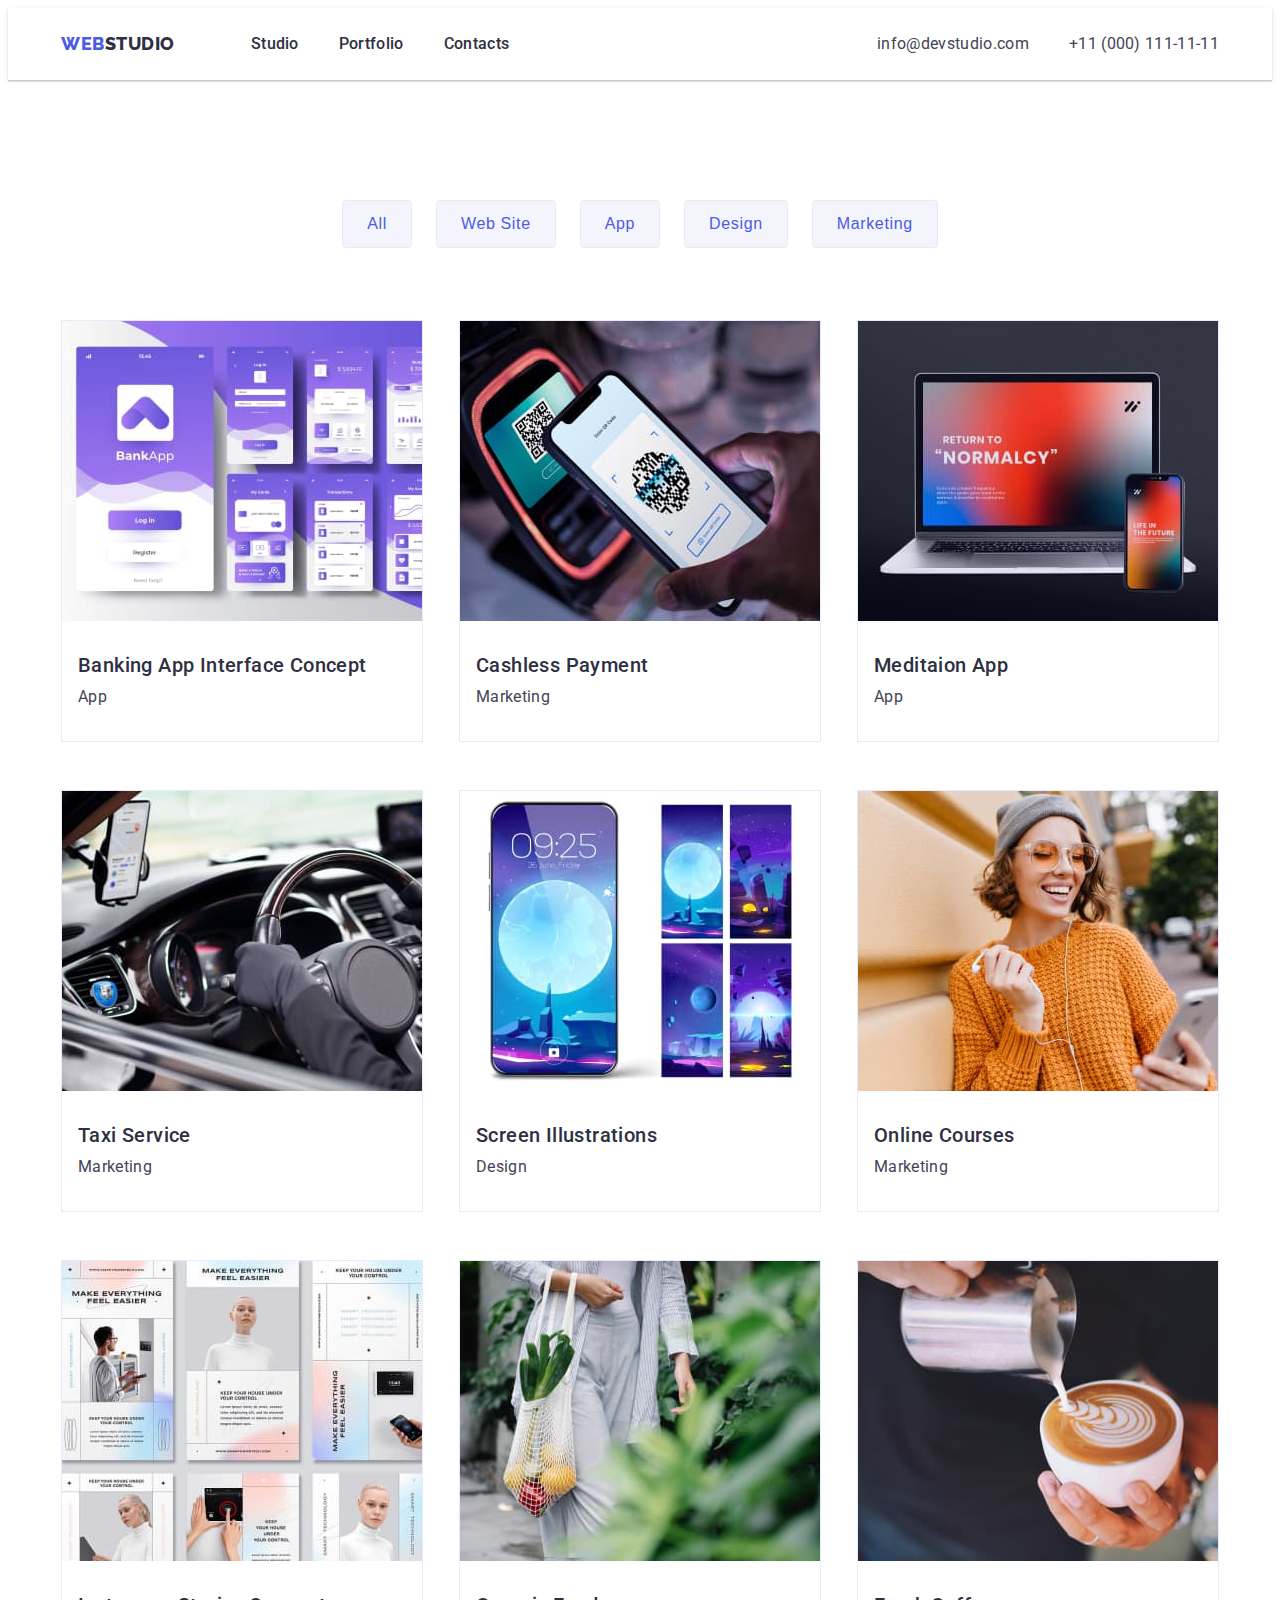
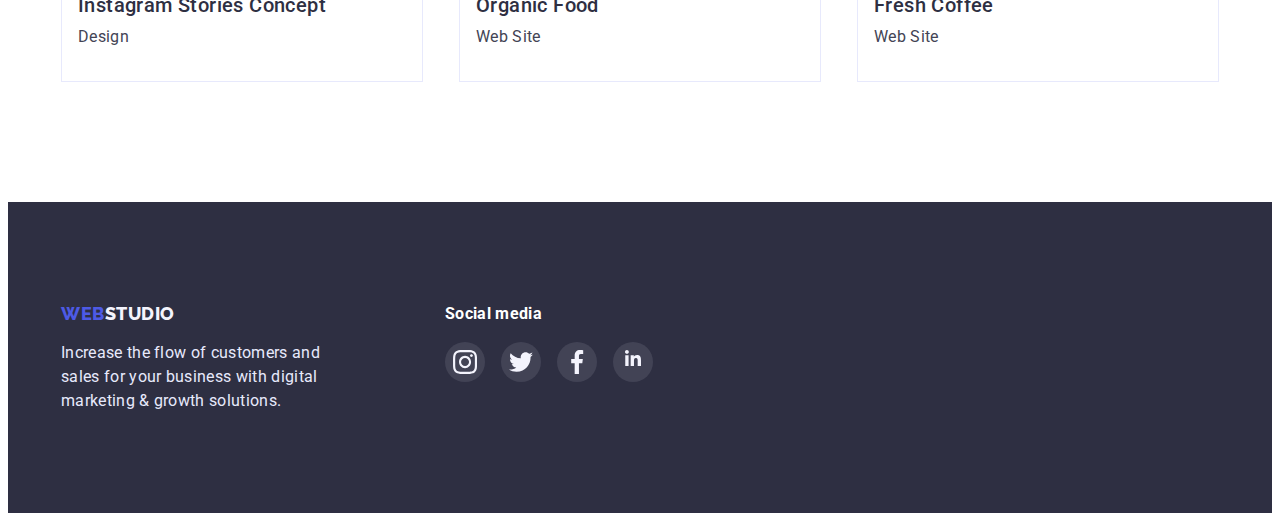
==== portfolio.html @ aa6ad8ee "Add files via upload" ====
<!DOCTYPE html>
<html lang="en">
	<head>
		<meta charset="UTF-8" />
		<meta http-equiv="X-UA-Compatible" content="IE=edge" />
		<meta name="viewport" content="width=device-width, initial-scale=1.0" />
		<title>WebStudio - Portfolio</title>
		<link rel="preconnect" href="https://fonts.googleapis.com" />
		<link rel="preconnect" href="https://fonts.gstatic.com" crossorigin />
		<link
			href="https://fonts.googleapis.com/css2?family=Montserrat:wght@400;700&family=Raleway:wght@800&family=Roboto:ital,wght@0,400;0,500;0,700;1,700&display=swap"
			rel="stylesheet"/>
		<link rel="stylesheet" href="./css/styles.css" />
	</head>

    <body>
         <!-- Header -->
         <header class="header">
            <div class="container header-container">
                <nav class="header-navigation">
        <a href="./index.html" class="header-logo">Web<span class="header-logo-studio">Studio</span></a>
        <ul class="header-list">
            <li class="header-item"><a href="./index.html" class="header-link">Studio</a></li>
            <li class="header-item"><a href="./portfolio.html" class="header-link">Portfolio</a></li>
            <li class="header-item"><a href="" class="header-link">Contacts</a></li>
        </ul>
    </nav>
    <address>
        <ul class="contacts-list">
            <li><a href="mailto:info@devstudio.com" class="contact-link contact-mail">info@devstudio.com</a></li>
            <li><a href="tel:+110001111111" class="contact-link contact-phone">+11 (000) 111-11-11</a></li>
        </ul>
    </address></div>
         </header>

        <!-- Main -->
        <main>
            <section class="portfolio">
                <div class="container">
                <h1 class="portfolio-title">Portfolio</h1>
                <ul class="portfolio-buttons">
                    <li class="portfolio-item-btn"><button type="button" class="portfolio-btn">All</button></li>
                    <li class="portfolio-item-btn"><button type="button" class="portfolio-btn">Web Site</button></li>
                    <li class="portfolio-item-btn"><button type="button" class="portfolio-btn">App</button></li>
                    <li class="portfolio-item-btn"><button type="button" class="portfolio-btn">Design</button></li>
                    <li class="portfolio-item-btn"><button type="button" class="portfolio-btn">Marketing</button></li>
                </ul>
                <ul class="portfolio-list">
                    <li class="portfolio-item">
                        <img src="./images/banking.jpg" alt="Banking app" width="360">
                        <div class="portfolio-card-description"><h2 class="portfolio-subtitle">Banking App Interface Concept</h2>
                        <p class="portfolio-description">App</p></div>
                    </li>
                    <li class="portfolio-item">
                        <img src="./images/cashless.jpg" alt="Cashless Payment" width="360">
                        <div class="portfolio-card-description"><h2 class="portfolio-subtitle">Cashless Payment</h2>
                        <p class="portfolio-description">Marketing</p></div></li>
                    <li class="portfolio-item">
                        <img src="./images/meditaion.jpg" alt="Meditaion App" width="360">
                        <div class="portfolio-card-description"><h2 class="portfolio-subtitle">Meditaion App</h2>
                        <p class="portfolio-description">App</p></div>
                    </li>
                    <li class="portfolio-item">
                        <img src="./images/taxi.jpg" alt="Taxi car" width="360">
                        <div class="portfolio-card-description"><h2 class="portfolio-subtitle">Taxi Service</h2>
                        <p class="portfolio-description">Marketing</p></div>
                    </li>
                    <li class="portfolio-item">
                        <img src="./images/screenillustr.jpg" alt="Screen Illustration" width="360">
                        <div class="portfolio-card-description"><h2 class="portfolio-subtitle">Screen Illustrations</h2>
                        <p class="portfolio-description">Design</p></div>
                    </li>
                    <li class="portfolio-item">
                        <img src="./images/courses.jpg" alt="Photo courses" width="360">
                        <div class="portfolio-card-description"><h2 class="portfolio-subtitle">Online Courses</h2>
                        <p class="portfolio-description">Marketing</p></div>
                    </li>
                    <li class="portfolio-item">
                        <img src="./images/instagram.jpg" alt="Instagram stories" width="360">
                        <div class="portfolio-card-description"><h2 class="portfolio-subtitle">Instagram Stories Concept</h2>
                        <p class="portfolio-description">Design</p></div>
                    </li>
                    <li class="portfolio-item">
                        <img src="./images/organic.jpg" alt="Organoc vegetables" width="360">
                        <div class="portfolio-card-description"><h2 class="portfolio-subtitle">Organic Food</h2>
                        <p class="portfolio-description">Web Site</p></div>
                    </li>
                    <li class="portfolio-item">
                        <img src="./images/fresh.jpg" alt="Coffee photo" width="360">
                        <div class="portfolio-card-description"><h2 class="portfolio-subtitle">Fresh Coffee</h2>
                        <p class="portfolio-description">Web Site</p></div>
                    </li>
                </ul></div>
            </section>
        </main>
        <!-- Footer -->
        <footer class="footer">
			<div class="footer-primary-container container">
			<div class="footer-primary">
			<a href="./index.html" class="footer-logo">Web<span class="footer-logo-studio">Studio</span></a>
			<p class="footer-description"> Increase the flow of customers and sales for your business with digital marketing & growth solutions.</p></div>
            
			<div class="footer-social">
				<h2 class="footer-social-title">Social media</h2>
				<ul class="footer-social-list list">
					<li class="footer-social-item">
						<a href="" class="footer-social-link link">
							<svg class="footer-social-icon" width="40" height="40">
								<use href="./images/symbol-defs.svg#icon-instagram"></use>
							</svg>
						</a>
					</li>
					<li class="footer-social-item">
						<a href="" class="footer-social-link link">
							<svg class="footer-social-icon" width="40" height="40">
								<use href="./images/symbol-defs.svg#icon-twitter"></use>
							</svg>
						</a>
					</li>
					<li class="footer-social-item">
						<a href="" class="footer-social-link link">
							<svg class="footer-social-icon" width="40" height="40">
								<use href="./images/symbol-defs.svg#icon-facebook"></use>
							</svg>
						</a>
					</li>
					<li class="footer-social-item">
						<a href="" class="footer-social-link link">
							<svg class="footer-social-icon" width="40" height="40">
								<use href="./images/symbol-defs.svg#icon-linkedin"></use>
							</svg>
						</a>
					</li>
				</ul>
			</div>
		</div>
		</footer>
    </body>
</html>
---- css/styles.css ----
:root{
    --main-color: #2E2F42;
    --secondary-color: #FFFFFF;
    --hover-color: #404BBF;
    --contacts-color: #434455;
    --buttons-color: #4D5AE5;
    --footer-text-color: #E7E9FC;
    --buttons-second-color: #F4F4FD;}
h1,h2,h3,h4,h5,h6,p{margin: 0;}
ul{ margin: 0;
    padding: 0;
    list-style: none;}
img{display:block;}
.container{max-width: 1158px;
    margin: 0 auto;
    padding-left: 15px;
    padding-right: 15px;}
body{
font-family: 'Roboto', sans-serif;
color: var(--main-color);}
.section{padding:120px 0;}
.section:nth-child(2){padding-bottom:0;}


/* Header */
.header {padding:24px 0; box-shadow: 0px 2px 1px rgba(46, 47, 66, 0.08), 0px 1px 1px rgba(46, 47, 66, 0.16), 0px 1px 6px rgba(46, 47, 66, 0.08);}
.header-navigation {display: flex;
align-items: center;
flex-wrap: wrap;}
.header-logo {text-decoration: none;
    font-family: 'Raleway';
    font-weight: 800;
    font-size: 18px;
    line-height: 1.3;
    display: flex;
    align-items: center;
    letter-spacing: 0.03em;
    text-transform: uppercase;
    color: var(--buttons-color);
    margin-right: 76px;}
.header-container{display: flex;
justify-content: space-between;
flex-wrap: wrap;}
.header-logo-studio{color: var(--main-color)}
.header-list {display: flex; gap: 40px; flex-wrap: wrap;}
.header-item {}
.header-link {font-weight: 500;
    font-size: 16px;
    line-height: 1.5;
    letter-spacing: 0.02em;
    color: var(--main-color);
    text-decoration: none;}
.header-link:active, .header-mail:active, .header-link:hover, 
.header-link:focus, .header-mail:hover, .header-mail:focus, .header-tel:hover, .header-tel:focus
{color: var(--hover-color);}
.contacts-list{display: flex;
align-items: center;
gap: 40px; flex-wrap: wrap;}
.contact-link {
    line-height: 1.5;
    letter-spacing: 0.02em;
    color: var(--contacts-color);
    text-decoration: none;
    font-style: normal;}


/* Hero */
.hero {background-color: var(--main-color);
    text-align: center;
    padding: 188px 0;
    flex-grow: 1;
    background-image: linear-gradient(rgba(46, 47, 66, 0.7), rgba(46, 47, 66, 0.7)), url(../images/people-office-backround.jpg);
    background-repeat: no-repeat;
    background-position: center;
    }
.hero-title {max-width: 496px;
    font-size: 56px;
    line-height: 1.07;
    text-align: center;
    letter-spacing: 0.02em;
    color: var(--secondary-color);
    margin-bottom: 48px;
    margin-left: auto;
    margin-right: auto;}
.hero-btn {
    display: block;
    margin-top: 48px;
    min-width: 169px;
    height: 56px;
    padding: 16px 32px;
    color: var(--secondary-color);
    background-color: var(--buttons-color);
    box-shadow: 0px 4px 4px rgba(0, 0, 0, 0.15);
    border-radius: 4px;
    line-height: 1.5;
    letter-spacing: 0.04em;
    cursor: pointer;
    margin: auto;
    border: none;}
.hero-btn:hover{background-color: var(--hover-color);}


/* Information */
.info {padding: 120px 0 0;}
.info-title {
    position: absolute;
    width: 1px;
    height: 1px;
    margin: -1px;
    border: 0;
    padding: 0;
    white-space: nowrap;
    clip-path: inset(100%);
    clip: rect(0 0 0 0);
    overflow: hidden;}
.info-list {display: flex;
    justify-content: center;
    gap: 24px; flex-wrap: wrap;}
.info-item {flex-basis: calc((100% - 72px)/4);
}
.info-subtitle {font-weight: 500;
    font-size: 20px;
    line-height: 1.2;
    letter-spacing: 0.02em;
    color: var(--main-color);
    padding-bottom: 8px;}
.info-description {
    font-size: 16px;
    line-height: 1.5;
    letter-spacing: 0.02em;
    color: var(--contacts-color);}
.info-roads-logo {
    height: 112px;
    background-color: var(--buttons-second-color);
    border-radius: 4px;
    display: flex;
    align-items: center;
    justify-content: center;
    margin-bottom: 8px;}
.info-roads-icon { 
}


/* What are we doing */
.about {padding: 120px 0;}
.about-title {
    font-size: 36px;
    line-height: 1.1;
    text-align: center;
    letter-spacing: 0.02em;
    text-transform: capitalize;
    color: var(--main-color); 
    padding-bottom: 72px;}
.about-list {display: flex;
    justify-content: center;
    gap: 24px; flex-wrap: wrap;}
.about-item {flex-basis: ((100% - 48px)/3);}



/* Our team */
.team {background-color: var(--buttons-second-color);
    padding: 120px 0;}
.team-title {
    font-size: 36px;
    line-height: 1.1;
    text-align: center;
    letter-spacing: 0.02em;
    text-transform: capitalize;
    margin-bottom: 72px;}
.team-list {display: flex;
    justify-content: center;
    gap: 24px; flex-wrap: wrap;}
.team-item {background: var(--secondary-color);
    box-shadow: 0px 1px 6px rgba(46, 47, 66, 0.08), 0px 1px 1px rgba(46, 47, 66, 0.16), 0px 2px 1px rgba(46, 47, 66, 0.08);
    border-radius: 0px 0px 4px 4px;}
.team-subtitle {font-weight: 500;
    font-size: 20px;
    line-height: 1.2;
    text-align: center;
    letter-spacing: 0.02em;
    color: var(--main-color);}
.team-description {
    font-size: 16px;
    line-height: 1.5;
    text-align: center;
    letter-spacing: 0.02em;
    color: var(--contacts-color);
    margin-bottom: 8px;}
.team-person{padding: 32px 16px;}

.team-social-list {
    display: flex;
    gap: 24px;
    justify-content: center;
    flex-wrap: wrap;}
.team-social-item {
    width: 40px;
    height: 40px;}
.team-social-link {
    display: flex;
    justify-content: center;
    align-items: center;
    width: 100%;
    height: 100%;
    border-radius: 50%;
    background-color: var(--buttons-color);}
.team-social-link:is(:hover, :focus){background-color: var(--hover-color);}

/* Customers */
.customers {padding: 120px 0;}
.customers-title {
    font-size: 36px;
    line-height: 1.11;
    text-align: center;
    letter-spacing: 0.02em;
    text-transform: capitalize;
    color: var(--main-color);
    margin-bottom: 72px;}
.customers-list {display: flex;
    gap: 24px;
    justify-content: center;
    flex-wrap: wrap;}
.customers-item {width: 168px;
    height: 88px;}
.customers-link {display: flex;
    justify-content: center;
    align-items: center;
    width: 100%;
    height: 100%;
    border: 1px solid #8E8F99;
    border-radius: 4px;
    color: #8E8F99;}
    
.customers-icon {width: 104px; 
    height: 56px; 
    fill: currentColor;}
.customers-link:is(:hover, :focus){border-color: var(--hover-color); color: var(--hover-color);}

/* Footer */
.footer {background-color: var(--main-color);
    padding: 100px 0; }
.footer-primary-container{display: flex;}
.footer-logo {text-decoration: none;
    font-family: 'Raleway';
    font-style: normal;
    font-weight: 800;
    font-size: 18px;
    line-height: 1.3;
    display: flex;
    align-items: center;
    letter-spacing: 0.03em;
    text-transform: uppercase;
    color: var(--buttons-color);}
.footer-logo-studio{font-size: 18px;
    line-height: 1.2;
    color: var(--buttons-second-color)}
.footer-description {
    font-size: 16px;
    line-height: 1.5;
    letter-spacing: 0.02em;
    color: var(--footer-text-color);
    max-width: 264px;
    margin-top: 16px;}
.footer-primary{}

.footer-social {margin-left: 120px;
    }
.footer-social-title{font-size: 16px;
    line-height: 1.5;
    letter-spacing: 0.02em; 
    color: var(--secondary-color);
    margin-bottom: 16px;}
.footer-social-list {display: flex;
    gap: 16px;
    justify-content: center;
    flex-wrap: wrap;}
.footer-social-item {width: 40px;
    height: 40px;
    }
.footer-social-link {display: flex;
    justify-content: center;
    align-items: center;
    width: 100%;
    height: 100%;
    border-radius: 50%;
    background-color: #424355;
    }
.footer-social-icon {width: 24px;
    height: 24px;
    }
.footer-social-link:is(:hover, :focus){background-color: #31D0AA;}



/* Portfolio block */
.portfolio {padding: 120px 0;}
.portfolio-title {position: absolute;
    width: 1px;
    height: 1px;
    margin: -1px;
    border: 0;
    padding: 0;
    white-space: nowrap;
    clip-path: inset(100%);
    clip: rect(0 0 0 0);
    overflow: hidden;}
.portfolio-buttons {display: flex; align-items: center; justify-content: center; gap: 24px; flex-wrap: wrap;}
.portfolio-btn {
    font-size: 16px;
    line-height:1.5;;
    text-align: center;
    letter-spacing: 0.04em;
    color: var(--buttons-color);
    background-color: var(--buttons-second-color);
    border: 1px solid var(--footer-text-color);
    border-radius: 4px;
    order: 1;
    flex-wrap: wrap;
    padding:11px 24px;
    cursor:pointer;
    font-weight: 500;}
.portfolio-btn:hover, .portfolio-btn:focus {color:var(--secondary-color);
    background-color: var(--hover-color);}
    
.portfolio-list {display: flex;
    justify-content: space-between;
    gap: 48px 24px; flex-wrap: wrap; 
    flex-basis: calc((100% - 48px)/3);
    padding-top: 72px;}
.portfolio-item {box-sizing: border-box;
    background: var(--secondary-color);
    border: 1px solid var(--footer-text-color);}
.portfolio-subtitle {font-weight: 500;
    font-size: 20px;
    line-height: 1.2;
    letter-spacing: 0.02em;
    color: var(--main-color);
    padding-bottom: 8px;}
.portfolio-description {font-size: 16px;
    line-height: 1.5;
    letter-spacing: 0.02em;
    color: var(--contacts-color);}
.portfolio-card-description{padding: 32px 16px;}
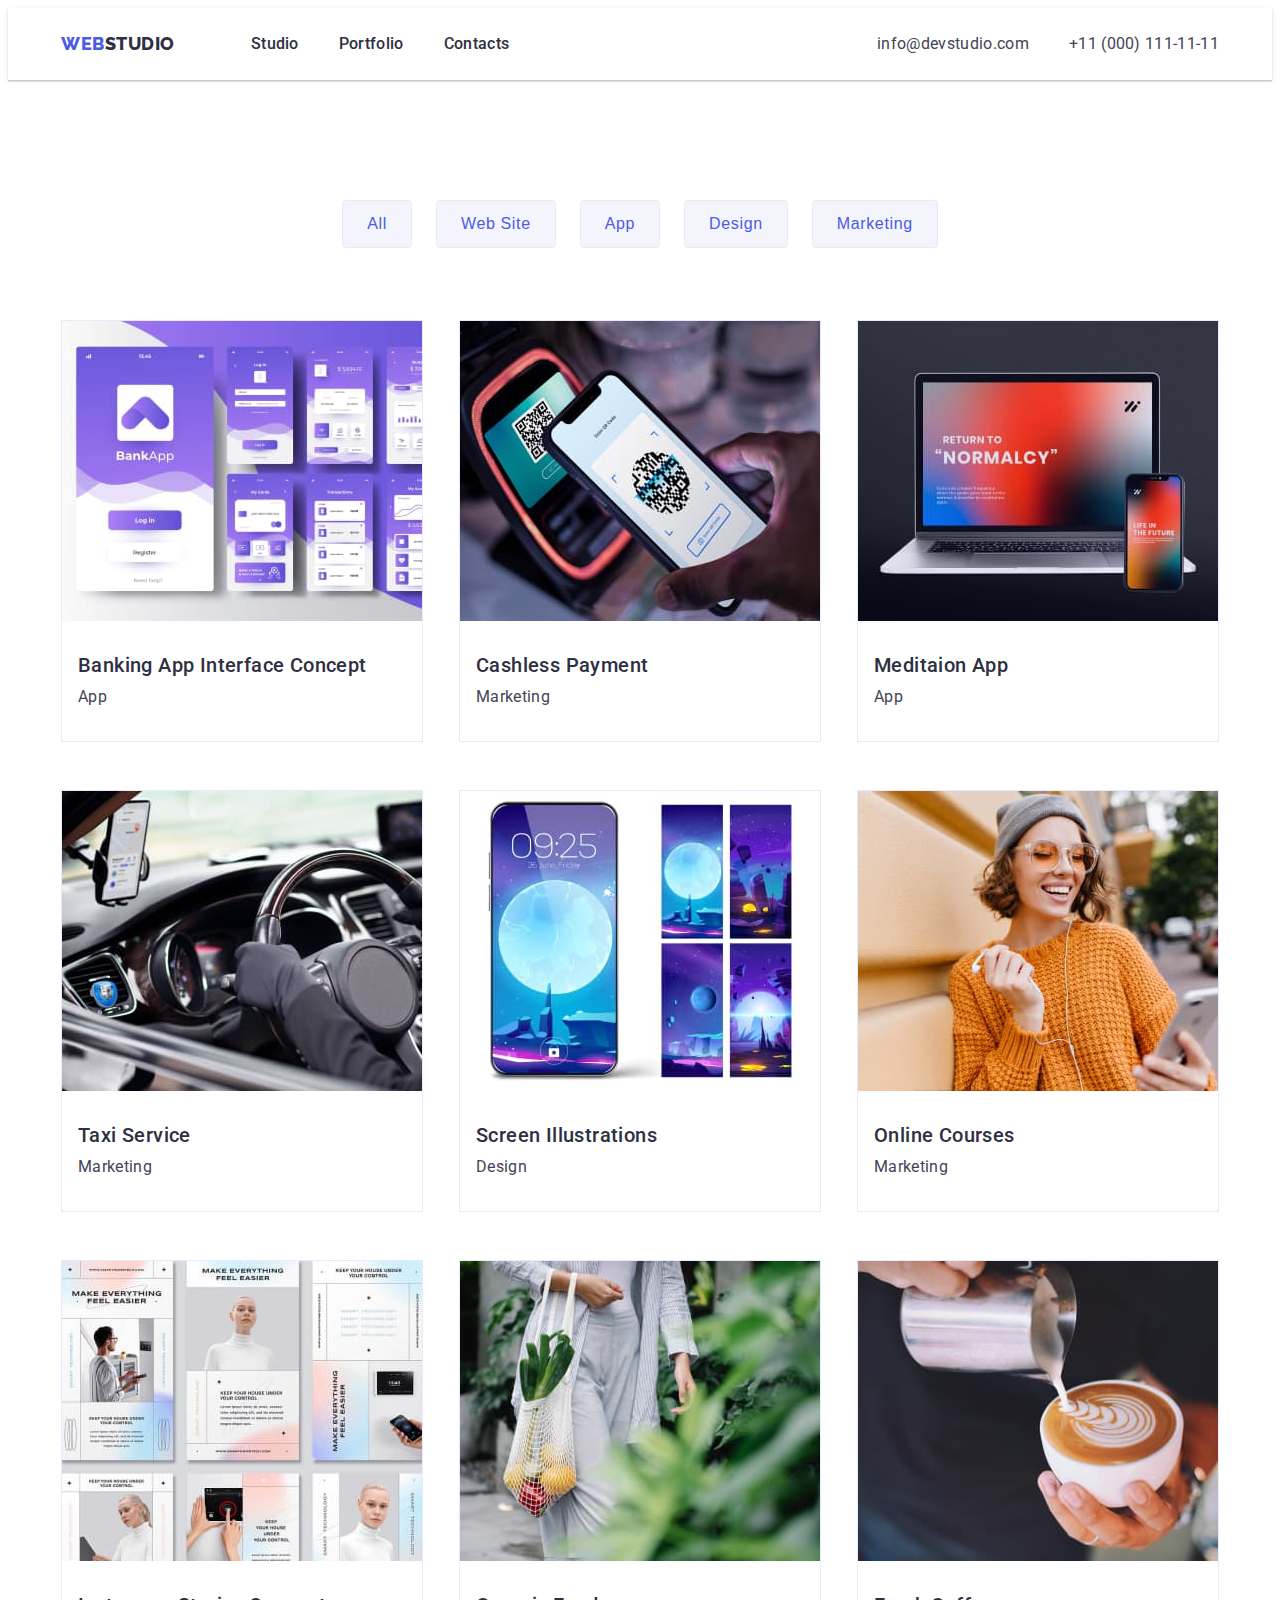
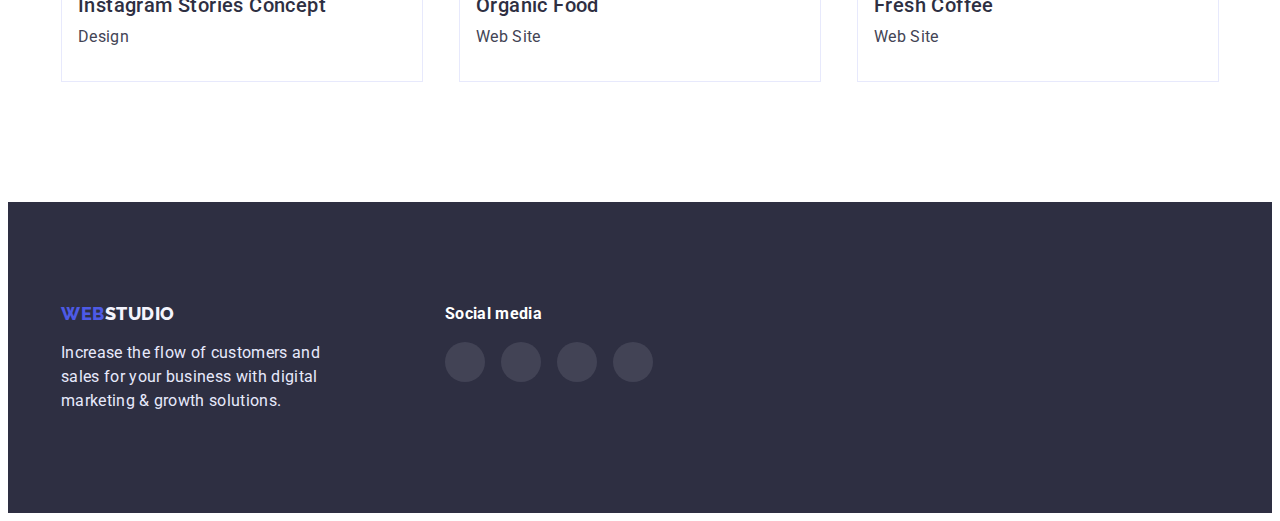
==== commit cff5c7d8: "Update portfolio.html" ====
--- a/portfolio.html
+++ b/portfolio.html
@@ -9,131 +9,152 @@
 		<link rel="preconnect" href="https://fonts.gstatic.com" crossorigin />
 		<link
 			href="https://fonts.googleapis.com/css2?family=Montserrat:wght@400;700&family=Raleway:wght@800&family=Roboto:ital,wght@0,400;0,500;0,700;1,700&display=swap"
-			rel="stylesheet"/>
+			rel="stylesheet"
+		/>
 		<link rel="stylesheet" href="./css/styles.css" />
 	</head>
 
-    <body>
-         <!-- Header -->
-         <header class="header">
-            <div class="container header-container">
-                <nav class="header-navigation">
-        <a href="./index.html" class="header-logo">Web<span class="header-logo-studio">Studio</span></a>
-        <ul class="header-list">
-            <li class="header-item"><a href="./index.html" class="header-link">Studio</a></li>
-            <li class="header-item"><a href="./portfolio.html" class="header-link">Portfolio</a></li>
-            <li class="header-item"><a href="" class="header-link">Contacts</a></li>
-        </ul>
-    </nav>
-    <address>
-        <ul class="contacts-list">
-            <li><a href="mailto:info@devstudio.com" class="contact-link contact-mail">info@devstudio.com</a></li>
-            <li><a href="tel:+110001111111" class="contact-link contact-phone">+11 (000) 111-11-11</a></li>
-        </ul>
-    </address></div>
-         </header>
+	<body>
+		<!-- Header -->
+		<header class="header">
+			<div class="container header-container">
+				<nav class="header-navigation">
+					<a href="./index.html" class="header-logo">Web<span class="header-logo-studio">Studio</span></a>
+					<ul class="header-list">
+						<li class="header-item"><a href="./index.html" class="header-link">Studio</a></li>
+						<li class="header-item"><a href="./portfolio.html" class="header-link">Portfolio</a></li>
+						<li class="header-item"><a href="" class="header-link">Contacts</a></li>
+					</ul>
+				</nav>
+				<address>
+					<ul class="contacts-list">
+						<li><a href="mailto:info@devstudio.com" class="contact-link contact-mail">info@devstudio.com</a></li>
+						<li><a href="tel:+110001111111" class="contact-link contact-phone">+11 (000) 111-11-11</a></li>
+					</ul>
+				</address></div
+			>
+		</header>
 
-        <!-- Main -->
-        <main>
-            <section class="portfolio">
-                <div class="container">
-                <h1 class="portfolio-title">Portfolio</h1>
-                <ul class="portfolio-buttons">
-                    <li class="portfolio-item-btn"><button type="button" class="portfolio-btn">All</button></li>
-                    <li class="portfolio-item-btn"><button type="button" class="portfolio-btn">Web Site</button></li>
-                    <li class="portfolio-item-btn"><button type="button" class="portfolio-btn">App</button></li>
-                    <li class="portfolio-item-btn"><button type="button" class="portfolio-btn">Design</button></li>
-                    <li class="portfolio-item-btn"><button type="button" class="portfolio-btn">Marketing</button></li>
-                </ul>
-                <ul class="portfolio-list">
-                    <li class="portfolio-item">
-                        <img src="./images/banking.jpg" alt="Banking app" width="360">
-                        <div class="portfolio-card-description"><h2 class="portfolio-subtitle">Banking App Interface Concept</h2>
-                        <p class="portfolio-description">App</p></div>
-                    </li>
-                    <li class="portfolio-item">
-                        <img src="./images/cashless.jpg" alt="Cashless Payment" width="360">
-                        <div class="portfolio-card-description"><h2 class="portfolio-subtitle">Cashless Payment</h2>
-                        <p class="portfolio-description">Marketing</p></div></li>
-                    <li class="portfolio-item">
-                        <img src="./images/meditaion.jpg" alt="Meditaion App" width="360">
-                        <div class="portfolio-card-description"><h2 class="portfolio-subtitle">Meditaion App</h2>
-                        <p class="portfolio-description">App</p></div>
-                    </li>
-                    <li class="portfolio-item">
-                        <img src="./images/taxi.jpg" alt="Taxi car" width="360">
-                        <div class="portfolio-card-description"><h2 class="portfolio-subtitle">Taxi Service</h2>
-                        <p class="portfolio-description">Marketing</p></div>
-                    </li>
-                    <li class="portfolio-item">
-                        <img src="./images/screenillustr.jpg" alt="Screen Illustration" width="360">
-                        <div class="portfolio-card-description"><h2 class="portfolio-subtitle">Screen Illustrations</h2>
-                        <p class="portfolio-description">Design</p></div>
-                    </li>
-                    <li class="portfolio-item">
-                        <img src="./images/courses.jpg" alt="Photo courses" width="360">
-                        <div class="portfolio-card-description"><h2 class="portfolio-subtitle">Online Courses</h2>
-                        <p class="portfolio-description">Marketing</p></div>
-                    </li>
-                    <li class="portfolio-item">
-                        <img src="./images/instagram.jpg" alt="Instagram stories" width="360">
-                        <div class="portfolio-card-description"><h2 class="portfolio-subtitle">Instagram Stories Concept</h2>
-                        <p class="portfolio-description">Design</p></div>
-                    </li>
-                    <li class="portfolio-item">
-                        <img src="./images/organic.jpg" alt="Organoc vegetables" width="360">
-                        <div class="portfolio-card-description"><h2 class="portfolio-subtitle">Organic Food</h2>
-                        <p class="portfolio-description">Web Site</p></div>
-                    </li>
-                    <li class="portfolio-item">
-                        <img src="./images/fresh.jpg" alt="Coffee photo" width="360">
-                        <div class="portfolio-card-description"><h2 class="portfolio-subtitle">Fresh Coffee</h2>
-                        <p class="portfolio-description">Web Site</p></div>
-                    </li>
-                </ul></div>
-            </section>
-        </main>
-        <!-- Footer -->
-        <footer class="footer">
+		<!-- Main -->
+		<main>
+			<section class="portfolio">
+				<div class="container">
+					<h1 class="portfolio-title">Portfolio</h1>
+					<ul class="portfolio-buttons">
+						<li class="portfolio-item-btn"><button type="button" class="portfolio-btn">All</button></li>
+						<li class="portfolio-item-btn"><button type="button" class="portfolio-btn">Web Site</button></li>
+						<li class="portfolio-item-btn"><button type="button" class="portfolio-btn">App</button></li>
+						<li class="portfolio-item-btn"><button type="button" class="portfolio-btn">Design</button></li>
+						<li class="portfolio-item-btn"><button type="button" class="portfolio-btn">Marketing</button></li>
+					</ul>
+					<ul class="portfolio-list">
+						<li class="portfolio-item">
+							<img src="./images/banking.jpg" alt="Banking app" width="360" />
+							<div class="portfolio-card-description"
+								><h2 class="portfolio-subtitle">Banking App Interface Concept</h2>
+								<p class="portfolio-description">App</p></div
+							>
+						</li>
+						<li class="portfolio-item">
+							<img src="./images/cashless.jpg" alt="Cashless Payment" width="360" />
+							<div class="portfolio-card-description"
+								><h2 class="portfolio-subtitle">Cashless Payment</h2>
+								<p class="portfolio-description">Marketing</p></div
+							></li
+						>
+						<li class="portfolio-item">
+							<img src="./images/meditaion.jpg" alt="Meditaion App" width="360" />
+							<div class="portfolio-card-description"
+								><h2 class="portfolio-subtitle">Meditaion App</h2> <p class="portfolio-description">App</p></div
+							>
+						</li>
+						<li class="portfolio-item">
+							<img src="./images/taxi.jpg" alt="Taxi car" width="360" />
+							<div class="portfolio-card-description"
+								><h2 class="portfolio-subtitle">Taxi Service</h2> <p class="portfolio-description">Marketing</p></div
+							>
+						</li>
+						<li class="portfolio-item">
+							<img src="./images/screenillustr.jpg" alt="Screen Illustration" width="360" />
+							<div class="portfolio-card-description"
+								><h2 class="portfolio-subtitle">Screen Illustrations</h2>
+								<p class="portfolio-description">Design</p></div
+							>
+						</li>
+						<li class="portfolio-item">
+							<img src="./images/courses.jpg" alt="Photo courses" width="360" />
+							<div class="portfolio-card-description"
+								><h2 class="portfolio-subtitle">Online Courses</h2> <p class="portfolio-description">Marketing</p></div
+							>
+						</li>
+						<li class="portfolio-item">
+							<img src="./images/instagram.jpg" alt="Instagram stories" width="360" />
+							<div class="portfolio-card-description"
+								><h2 class="portfolio-subtitle">Instagram Stories Concept</h2>
+								<p class="portfolio-description">Design</p></div
+							>
+						</li>
+						<li class="portfolio-item">
+							<img src="./images/organic.jpg" alt="Organoc vegetables" width="360" />
+							<div class="portfolio-card-description"
+								><h2 class="portfolio-subtitle">Organic Food</h2> <p class="portfolio-description">Web Site</p></div
+							>
+						</li>
+						<li class="portfolio-item">
+							<img src="./images/fresh.jpg" alt="Coffee photo" width="360" />
+							<div class="portfolio-card-description"
+								><h2 class="portfolio-subtitle">Fresh Coffee</h2> <p class="portfolio-description">Web Site</p></div
+							>
+						</li>
+					</ul></div
+				>
+			</section>
+		</main>
+
+		<!-- Footer -->
+		<footer class="footer">
 			<div class="footer-primary-container container">
-			<div class="footer-primary">
-			<a href="./index.html" class="footer-logo">Web<span class="footer-logo-studio">Studio</span></a>
-			<p class="footer-description"> Increase the flow of customers and sales for your business with digital marketing & growth solutions.</p></div>
-            
-			<div class="footer-social">
-				<h2 class="footer-social-title">Social media</h2>
-				<ul class="footer-social-list list">
-					<li class="footer-social-item">
-						<a href="" class="footer-social-link link">
-							<svg class="footer-social-icon" width="40" height="40">
-								<use href="./images/symbol-defs.svg#icon-instagram"></use>
-							</svg>
-						</a>
-					</li>
-					<li class="footer-social-item">
-						<a href="" class="footer-social-link link">
-							<svg class="footer-social-icon" width="40" height="40">
-								<use href="./images/symbol-defs.svg#icon-twitter"></use>
-							</svg>
-						</a>
-					</li>
-					<li class="footer-social-item">
-						<a href="" class="footer-social-link link">
-							<svg class="footer-social-icon" width="40" height="40">
-								<use href="./images/symbol-defs.svg#icon-facebook"></use>
-							</svg>
-						</a>
-					</li>
-					<li class="footer-social-item">
-						<a href="" class="footer-social-link link">
-							<svg class="footer-social-icon" width="40" height="40">
-								<use href="./images/symbol-defs.svg#icon-linkedin"></use>
-							</svg>
-						</a>
-					</li>
-				</ul>
+				<div class="footer-primary">
+					<a href="./index.html" class="footer-logo">Web<span class="footer-logo-studio">Studio</span></a>
+					<p class="footer-description">
+						Increase the flow of customers and sales for your business with digital marketing & growth solutions.</p
+					></div
+				>
+
+				<div class="footer-social">
+					<h2 class="footer-social-title">Social media</h2>
+					<ul class="footer-social-list list">
+						<li class="footer-social-item">
+							<a href="" class="footer-social-link link">
+								<svg class="footer-social-icon" width="40" height="40">
+									<use href="./images/symbol-defs-social.svg#icon-instagram"></use>
+								</svg>
+							</a>
+						</li>
+						<li class="footer-social-item">
+							<a href="" class="footer-social-link link">
+								<svg class="footer-social-icon" width="40" height="40">
+									<use href="./images/symbol-defs-social.svg#icon-twitter"></use>
+								</svg>
+							</a>
+						</li>
+						<li class="footer-social-item">
+							<a href="" class="footer-social-link link">
+								<svg class="footer-social-icon" width="40" height="40">
+									<use href="./images/symbol-defs-social.svg#icon-facebook"></use>
+								</svg>
+							</a>
+						</li>
+						<li class="footer-social-item">
+							<a href="" class="footer-social-link link">
+								<svg class="footer-social-icon" width="40" height="40">
+									<use href="./images/symbol-defs-social.svg#icon-linkedin"></use>
+								</svg>
+							</a>
+						</li>
+					</ul>
+				</div>
 			</div>
-		</div>
 		</footer>
-    </body>
+	</body>
 </html>
--- a/css/styles.css
+++ b/css/styles.css
@@ -194,15 +194,12 @@
     gap: 24px;
     justify-content: center;
     flex-wrap: wrap;}
-.team-social-item {
-    width: 40px;
-    height: 40px;}
+.team-social-item {flex-basis: calc((100% - 72px)/4);}
 .team-social-link {
     display: flex;
     justify-content: center;
     align-items: center;
-    width: 100%;
-    height: 100%;
+    height: 40px;
     border-radius: 50%;
     background-color: var(--buttons-color);}
 .team-social-link:is(:hover, :focus){background-color: var(--hover-color);}
@@ -221,16 +218,15 @@
     gap: 24px;
     justify-content: center;
     flex-wrap: wrap;}
-.customers-item {width: 168px;
-    height: 88px;}
+.customers-item {flex-basis: calc((100% - 120px)/6);}
 .customers-link {display: flex;
     justify-content: center;
     align-items: center;
-    width: 100%;
     height: 100%;
     border: 1px solid #8E8F99;
     border-radius: 4px;
-    color: #8E8F99;}
+    color: #8E8F99;
+    height: 88px;}
     
 .customers-icon {width: 104px; 
     height: 56px; 
